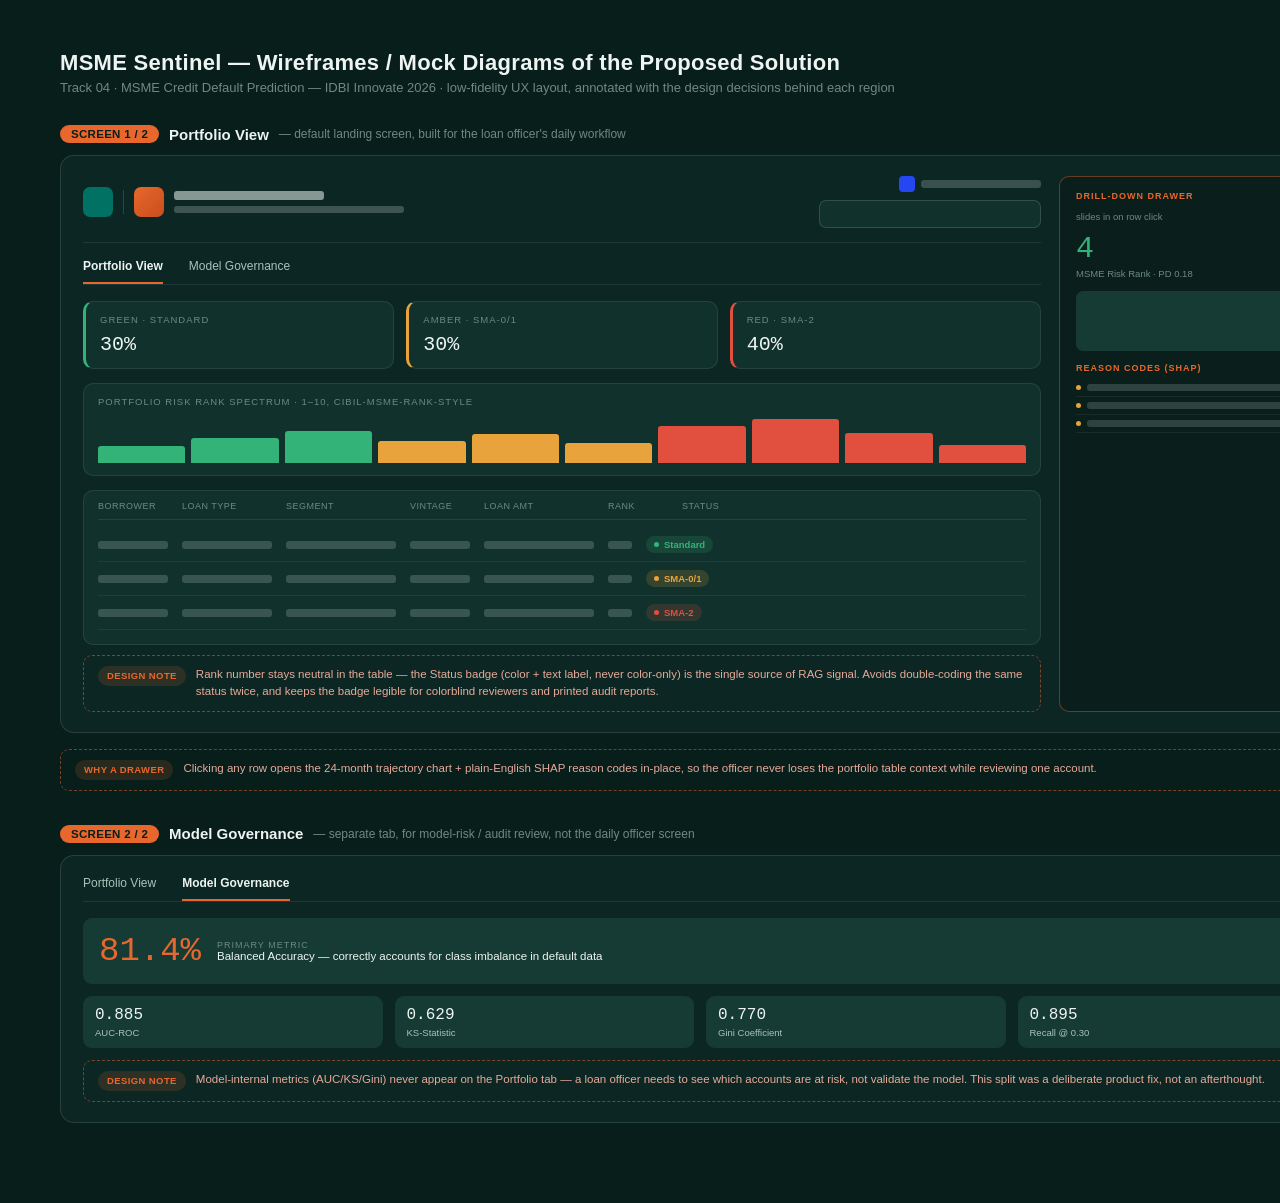
==== docs/diagrams/wireframes.html @ bc786a0a "Add IDBI Bank + Guardinger branding, team details, and wireframe diagram" ====
<!DOCTYPE html>
<html><head><meta charset="UTF-8">
<style>
  body { margin:0; background:#081E1B; font-family: 'IBM Plex Sans', Arial, sans-serif; }
  .canvas { width:1400px; padding:50px 60px 60px; box-sizing:border-box; }
  .title { color:#EDF4F1; font-size:22px; font-weight:600; margin-bottom:4px; letter-spacing:0.3px;}
  .subtitle { color:#6E8983; font-size:13px; margin-bottom:30px; }

  .screen-label {
    display:flex; align-items:center; gap:10px; margin:0 0 12px;
  }
  .screen-num {
    background:#E8672C; color:#081E1B; font-weight:700; font-size:11.5px;
    border-radius:20px; padding:3px 11px; letter-spacing:0.3px;
  }
  .screen-title { color:#EDF4F1; font-size:15px; font-weight:600; }
  .screen-sub { color:#6E8983; font-size:12px; }

  .frame {
    position:relative;
    background:#0C2723; border:1px solid rgba(237,244,241,0.12); border-radius:14px;
    padding:20px 22px; margin-bottom:16px;
    display:flex; gap:18px; align-items:stretch;
  }
  .m-main { flex:1; min-width:0; }

  /* mock topbar */
  .m-topbar { display:flex; justify-content:space-between; align-items:center; padding-bottom:14px; border-bottom:1px solid rgba(237,244,241,0.09); margin-bottom:16px; }
  .m-brand { display:flex; align-items:center; gap:10px; }
  .m-swatch { width:30px; height:30px; border-radius:7px; flex-shrink:0; }
  .m-swatch.idbi { background:#007162; }
  .m-swatch.ms { background:linear-gradient(135deg,#E8672C,#c94e1c); }
  .m-divider { width:1px; height:24px; background:rgba(237,244,241,0.15); }
  .m-text-lines .l1 { width:150px; height:9px; background:rgba(237,244,241,0.55); border-radius:3px; margin-bottom:6px; }
  .m-text-lines .l2 { width:230px; height:7px; background:rgba(237,244,241,0.22); border-radius:3px; }
  .m-topbar-right { display:flex; flex-direction:column; align-items:flex-end; gap:8px; }
  .m-devcredit { display:flex; align-items:center; gap:6px; }
  .m-devcredit .dot { width:16px; height:16px; border-radius:4px; background:#2547F2; }
  .m-devcredit .txt { width:120px; height:8px; background:rgba(237,244,241,0.2); border-radius:3px; }
  .m-search { width:220px; height:26px; border:1px solid rgba(237,244,241,0.15); border-radius:7px; background:#11322C; }

  /* mock tabs */
  .m-tabs { display:flex; gap:26px; margin-bottom:16px; border-bottom:1px solid rgba(237,244,241,0.09); }
  .m-tab { font-size:12px; padding-bottom:9px; color:#A9C2BB; }
  .m-tab.active { color:#EDF4F1; border-bottom:2px solid #E8672C; font-weight:600; }

  /* rag tiles */
  .m-tiles { display:flex; gap:12px; margin-bottom:14px; }
  .m-tile { flex:1; background:#11322C; border:1px solid rgba(237,244,241,0.09); border-radius:10px; padding:12px 14px; border-left:3px solid; }
  .m-tile.green { border-left-color:#34B378; }
  .m-tile.amber { border-left-color:#E8A33D; }
  .m-tile.red { border-left-color:#E1503F; }
  .m-tile .lbl { font-size:9.5px; letter-spacing:1px; color:#6E8983; text-transform:uppercase; margin-bottom:8px; }
  .m-tile .val { font-family:monospace; font-size:20px; color:#EDF4F1; }

  /* spectrum */
  .m-spectrum { background:#11322C; border:1px solid rgba(237,244,241,0.09); border-radius:10px; padding:12px 14px; margin-bottom:14px; }
  .m-spectrum .lbl { font-size:9.5px; letter-spacing:1px; color:#6E8983; text-transform:uppercase; margin-bottom:10px; }
  .m-bars { display:flex; align-items:flex-end; gap:6px; height:46px; }
  .m-bars div { flex:1; border-radius:3px 3px 0 0; }

  /* table */
  .m-table { background:#11322C; border:1px solid rgba(237,244,241,0.09); border-radius:10px; padding:10px 14px 14px; }
  .m-table-head { display:flex; gap:14px; padding-bottom:8px; border-bottom:1px solid rgba(237,244,241,0.09); margin-bottom:8px; }
  .m-table-head span { font-size:9px; letter-spacing:0.5px; color:#6E8983; text-transform:uppercase; }
  .m-row { display:flex; align-items:center; gap:14px; padding:8px 0; border-bottom:1px solid rgba(237,244,241,0.06); }
  .m-row .c { height:8px; background:rgba(237,244,241,0.18); border-radius:3px; }
  .m-badge { display:inline-flex; align-items:center; gap:5px; font-size:9.5px; font-weight:600; padding:3px 8px; border-radius:14px; }
  .m-badge .d { width:5px; height:5px; border-radius:50%; }
  .m-badge.green { background:rgba(52,179,120,0.16); color:#34B378; }
  .m-badge.amber { background:rgba(232,163,61,0.16); color:#E8A33D; }
  .m-badge.red { background:rgba(225,80,63,0.16); color:#E1503F; }
  .m-badge.green .d { background:#34B378; } .m-badge.amber .d { background:#E8A33D; } .m-badge.red .d { background:#E1503F; }

  /* drawer mock */
  .m-drawer {
    flex-shrink:0; width:224px;
    background:#0A1F1C; border:1px solid rgba(232,103,44,0.4); border-radius:10px;
    padding:14px 16px;
  }
  .m-drawer .cap { font-size:9px; letter-spacing:1px; color:#E8672C; text-transform:uppercase; margin-bottom:10px; font-weight:600; }
  .m-drawer .big { font-family:monospace; font-size:30px; color:#34B378; margin-bottom:2px; }
  .m-drawer .sub { font-size:9.5px; color:#6E8983; margin-bottom:12px; }
  .m-drawer .chart { height:60px; background:#163B34; border-radius:7px; margin-bottom:12px; }
  .m-drawer .rline { display:flex; align-items:center; gap:6px; padding:5px 0; border-bottom:1px solid rgba(237,244,241,0.06); }
  .m-drawer .rline .rd { width:5px; height:5px; border-radius:50%; background:#E8A33D; }
  .m-drawer .rline .rt { flex:1; height:7px; background:rgba(237,244,241,0.16); border-radius:3px; }

  .callout {
    display:flex; gap:10px; align-items:flex-start;
    margin-top:10px; padding:10px 14px; border:1px dashed rgba(232,103,44,0.5); border-radius:9px;
    color:#E8A99A; font-size:11.5px; line-height:1.5;
  }
  .callout .pill { flex-shrink:0; display:inline-block; background:rgba(232,103,44,0.15); color:#E8672C; padding:3px 9px; border-radius:20px; font-size:9.5px; font-weight:600; letter-spacing:0.4px; }

  /* governance */
  .gov-primary { background:#163B34; border-radius:9px; padding:14px 16px; margin-bottom:12px; display:flex; align-items:center; gap:16px; }
  .gov-primary .lbl2 { font-size:9px; letter-spacing:1px; color:#6E8983; text-transform:uppercase; }
  .gov-primary .num { font-family:monospace; font-size:34px; color:#E8672C; }
  .gov-primary .desc { font-size:11.5px; color:#EDF4F1; }
  .gov-grid { display:flex; gap:12px; margin-bottom:12px; }
  .gov-card { flex:1; background:#163B34; border-radius:9px; padding:10px 12px; }
  .gov-card .v { font-family:monospace; font-size:16px; color:#EDF4F1; }
  .gov-card .l { font-size:9.5px; color:#A9C2BB; margin-top:3px; }
</style></head>
<body>
<div class="canvas">
  <div class="title">MSME Sentinel — Wireframes / Mock Diagrams of the Proposed Solution</div>
  <div class="subtitle">Track 04 &middot; MSME Credit Default Prediction — IDBI Innovate 2026 &middot; low-fidelity UX layout, annotated with the design decisions behind each region</div>

  <div class="screen-label">
    <span class="screen-num">SCREEN 1 / 2</span>
    <span class="screen-title">Portfolio View</span>
    <span class="screen-sub">&mdash; default landing screen, built for the loan officer's daily workflow</span>
  </div>

  <div class="frame">
   <div class="m-main">
    <div class="m-topbar">
      <div class="m-brand">
        <div class="m-swatch idbi"></div>
        <div class="m-divider"></div>
        <div class="m-swatch ms"></div>
        <div class="m-text-lines"><div class="l1"></div><div class="l2"></div></div>
      </div>
      <div class="m-topbar-right">
        <div class="m-devcredit"><div class="dot"></div><div class="txt"></div></div>
        <div class="m-search"></div>
      </div>
    </div>
    <div class="m-tabs">
      <div class="m-tab active">Portfolio View</div>
      <div class="m-tab">Model Governance</div>
    </div>

    <div class="m-tiles">
      <div class="m-tile green"><div class="lbl">Green &middot; Standard</div><div class="val">30%</div></div>
      <div class="m-tile amber"><div class="lbl">Amber &middot; SMA-0/1</div><div class="val">30%</div></div>
      <div class="m-tile red"><div class="lbl">Red &middot; SMA-2</div><div class="val">40%</div></div>
    </div>

    <div class="m-spectrum">
      <div class="lbl">Portfolio Risk Rank Spectrum &middot; 1&ndash;10, CIBIL-MSME-Rank-style</div>
      <div class="m-bars">
        <div style="height:38%;background:#34B378"></div>
        <div style="height:55%;background:#34B378"></div>
        <div style="height:70%;background:#34B378"></div>
        <div style="height:48%;background:#E8A33D"></div>
        <div style="height:62%;background:#E8A33D"></div>
        <div style="height:44%;background:#E8A33D"></div>
        <div style="height:80%;background:#E1503F"></div>
        <div style="height:95%;background:#E1503F"></div>
        <div style="height:65%;background:#E1503F"></div>
        <div style="height:40%;background:#E1503F"></div>
      </div>
    </div>

    <div class="m-table">
      <div class="m-table-head">
        <span style="width:70px">Borrower</span><span style="width:90px">Loan Type</span>
        <span style="width:110px">Segment</span><span style="width:60px">Vintage</span>
        <span style="width:110px">Loan Amt</span><span style="width:60px">Rank</span><span style="width:100px">Status</span>
      </div>
      <div class="m-row">
        <div class="c" style="width:70px"></div><div class="c" style="width:90px"></div>
        <div class="c" style="width:110px"></div><div class="c" style="width:60px"></div>
        <div class="c" style="width:110px"></div><div class="c" style="width:24px"></div>
        <span class="m-badge green"><span class="d"></span>Standard</span>
      </div>
      <div class="m-row">
        <div class="c" style="width:70px"></div><div class="c" style="width:90px"></div>
        <div class="c" style="width:110px"></div><div class="c" style="width:60px"></div>
        <div class="c" style="width:110px"></div><div class="c" style="width:24px"></div>
        <span class="m-badge amber"><span class="d"></span>SMA-0/1</span>
      </div>
      <div class="m-row">
        <div class="c" style="width:70px"></div><div class="c" style="width:90px"></div>
        <div class="c" style="width:110px"></div><div class="c" style="width:60px"></div>
        <div class="c" style="width:110px"></div><div class="c" style="width:24px"></div>
        <span class="m-badge red"><span class="d"></span>SMA-2</span>
      </div>
    </div>

    <div class="callout">
      <span class="pill">DESIGN NOTE</span>
      Rank number stays neutral in the table — the Status badge (color + text label, never color-only) is the single
      source of RAG signal. Avoids double-coding the same status twice, and keeps the badge legible for colorblind
      reviewers and printed audit reports.
    </div>
   </div>

    <div class="m-drawer">
      <div class="cap">Drill-Down Drawer</div>
      <div class="sub" style="margin-bottom:10px;">slides in on row click</div>
      <div class="big">4</div>
      <div class="sub">MSME Risk Rank &middot; PD 0.18</div>
      <div class="chart"></div>
      <div class="cap" style="margin-bottom:6px;">Reason Codes (SHAP)</div>
      <div class="rline"><div class="rd"></div><div class="rt"></div></div>
      <div class="rline"><div class="rd"></div><div class="rt"></div></div>
      <div class="rline"><div class="rd"></div><div class="rt"></div></div>
    </div>
  </div>

  <div class="callout" style="margin-bottom:34px;">
    <span class="pill">WHY A DRAWER</span>
    Clicking any row opens the 24-month trajectory chart + plain-English SHAP reason codes in-place, so the officer
    never loses the portfolio table context while reviewing one account.
  </div>

  <div class="screen-label">
    <span class="screen-num">SCREEN 2 / 2</span>
    <span class="screen-title">Model Governance</span>
    <span class="screen-sub">&mdash; separate tab, for model-risk / audit review, not the daily officer screen</span>
  </div>

  <div class="frame">
   <div class="m-main">
    <div class="m-tabs">
      <div class="m-tab">Portfolio View</div>
      <div class="m-tab active">Model Governance</div>
    </div>

    <div class="gov-primary">
      <div class="num">81.4%</div>
      <div>
        <div class="lbl2">Primary Metric</div>
        <div class="desc">Balanced Accuracy &mdash; correctly accounts for class imbalance in default data</div>
      </div>
    </div>
    <div class="gov-grid">
      <div class="gov-card"><div class="v">0.885</div><div class="l">AUC-ROC</div></div>
      <div class="gov-card"><div class="v">0.629</div><div class="l">KS-Statistic</div></div>
      <div class="gov-card"><div class="v">0.770</div><div class="l">Gini Coefficient</div></div>
      <div class="gov-card"><div class="v">0.895</div><div class="l">Recall @ 0.30</div></div>
    </div>
    <div class="callout">
      <span class="pill">DESIGN NOTE</span>
      Model-internal metrics (AUC/KS/Gini) never appear on the Portfolio tab &mdash; a loan officer needs to see which
      accounts are at risk, not validate the model. This split was a deliberate product fix, not an afterthought.
    </div>
   </div>
  </div>

</div>
</body></html>
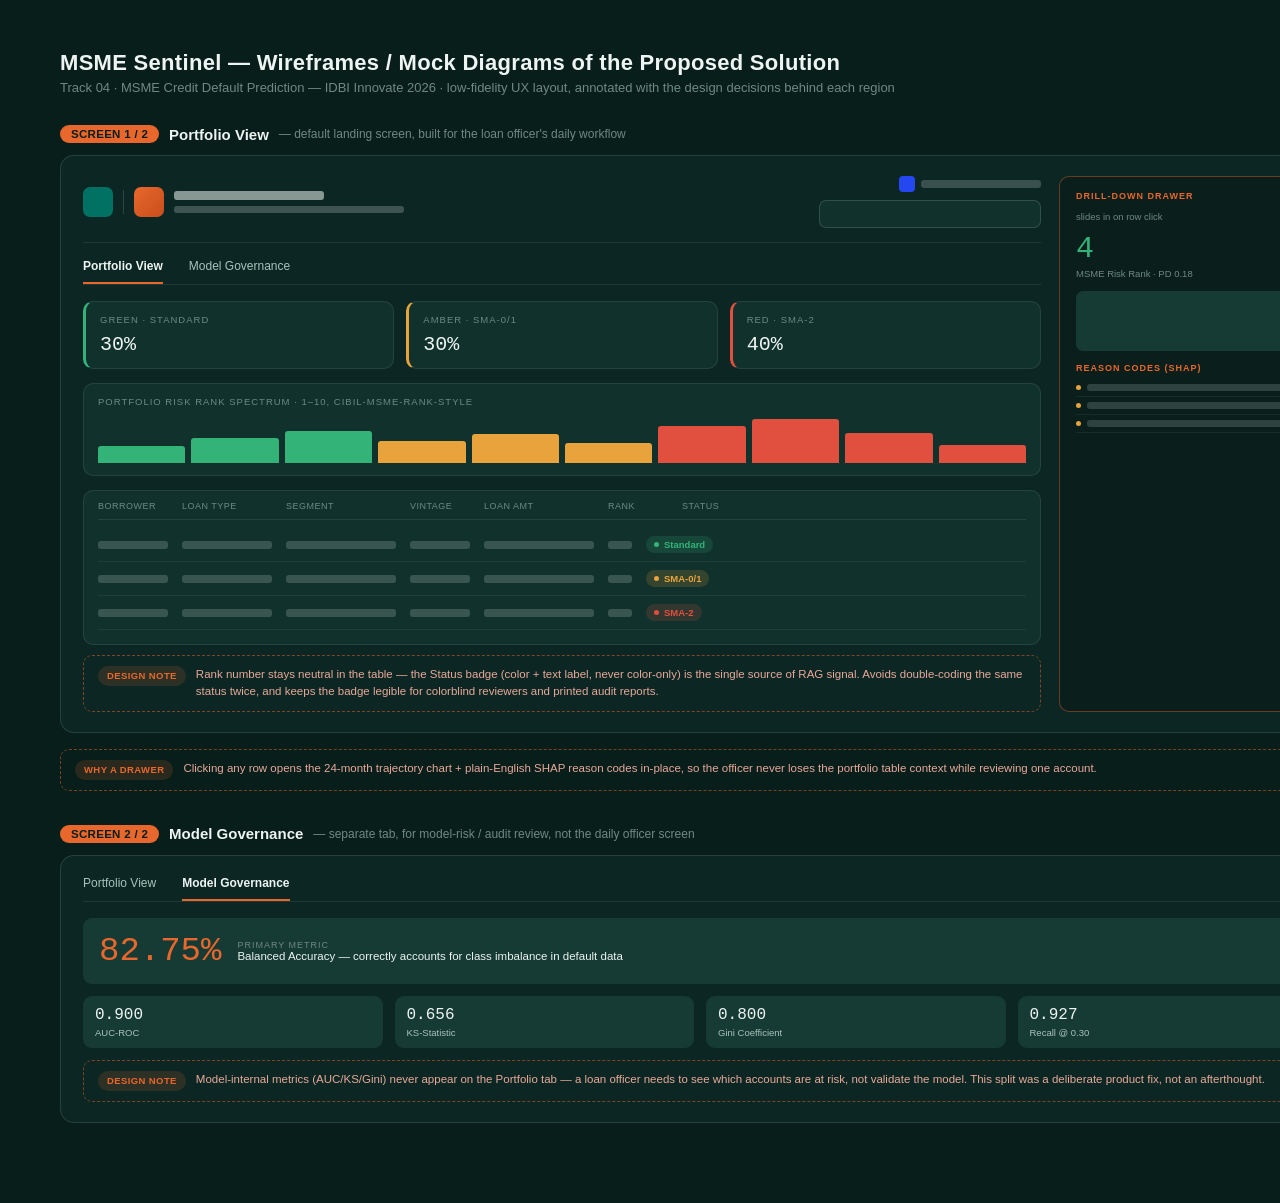
==== commit 1753548c: "Improve model methodology (hyperparameter tuning + richer features), fix hardcoded paths, refresh al" ====
--- a/docs/diagrams/wireframes.html
+++ b/docs/diagrams/wireframes.html
@@ -222,17 +222,17 @@
     </div>
 
     <div class="gov-primary">
-      <div class="num">81.4%</div>
+      <div class="num">82.75%</div>
       <div>
         <div class="lbl2">Primary Metric</div>
         <div class="desc">Balanced Accuracy &mdash; correctly accounts for class imbalance in default data</div>
       </div>
     </div>
     <div class="gov-grid">
-      <div class="gov-card"><div class="v">0.885</div><div class="l">AUC-ROC</div></div>
-      <div class="gov-card"><div class="v">0.629</div><div class="l">KS-Statistic</div></div>
-      <div class="gov-card"><div class="v">0.770</div><div class="l">Gini Coefficient</div></div>
-      <div class="gov-card"><div class="v">0.895</div><div class="l">Recall @ 0.30</div></div>
+      <div class="gov-card"><div class="v">0.900</div><div class="l">AUC-ROC</div></div>
+      <div class="gov-card"><div class="v">0.656</div><div class="l">KS-Statistic</div></div>
+      <div class="gov-card"><div class="v">0.800</div><div class="l">Gini Coefficient</div></div>
+      <div class="gov-card"><div class="v">0.927</div><div class="l">Recall @ 0.30</div></div>
     </div>
     <div class="callout">
       <span class="pill">DESIGN NOTE</span>
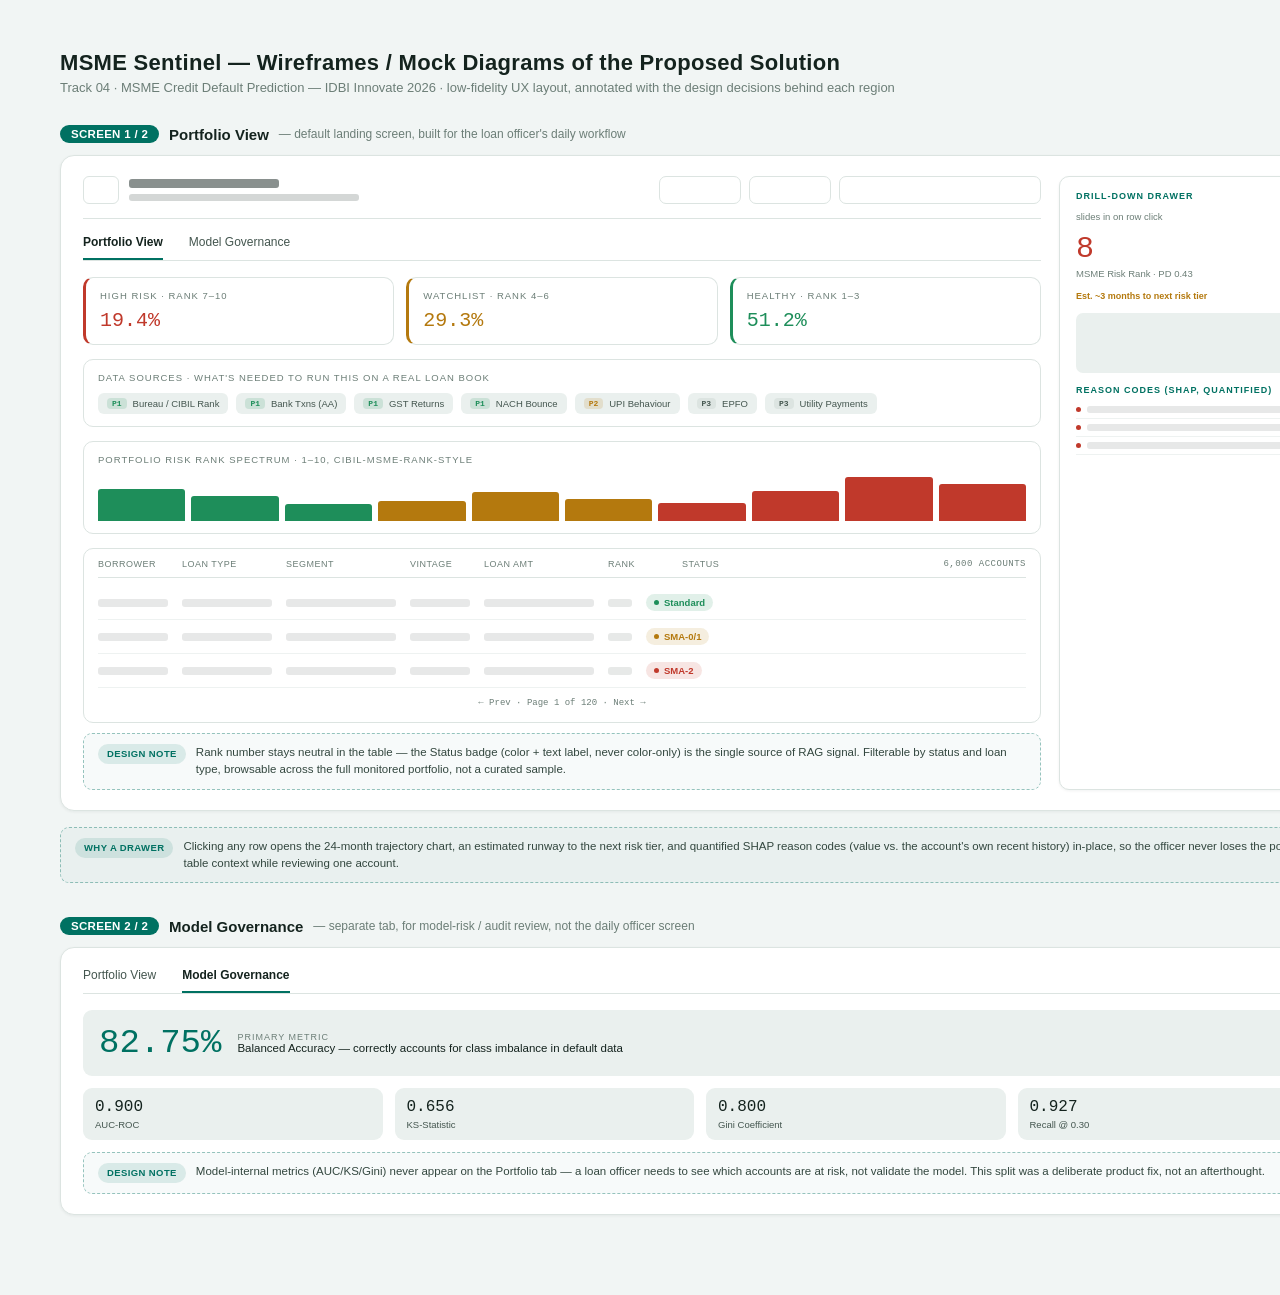
==== commit 90aeb558: "Add live monitoring features, fix RAG distribution bug, rebuild as light IDBI-branded theme, and imp" ====
--- a/docs/diagrams/wireframes.html
+++ b/docs/diagrams/wireframes.html
@@ -1,107 +1,121 @@
 <!DOCTYPE html>
 <html><head><meta charset="UTF-8">
 <style>
-  body { margin:0; background:#081E1B; font-family: 'IBM Plex Sans', Arial, sans-serif; }
+  body { margin:0; background:#F1F5F4; font-family: 'IBM Plex Sans', Arial, sans-serif; }
   .canvas { width:1400px; padding:50px 60px 60px; box-sizing:border-box; }
-  .title { color:#EDF4F1; font-size:22px; font-weight:600; margin-bottom:4px; letter-spacing:0.3px;}
-  .subtitle { color:#6E8983; font-size:13px; margin-bottom:30px; }
+  .title { color:#14231E; font-size:22px; font-weight:600; margin-bottom:4px; letter-spacing:0.3px;}
+  .subtitle { color:#6C7E77; font-size:13px; margin-bottom:30px; }
 
   .screen-label {
     display:flex; align-items:center; gap:10px; margin:0 0 12px;
   }
   .screen-num {
-    background:#E8672C; color:#081E1B; font-weight:700; font-size:11.5px;
+    background:#007162; color:#FFFFFF; font-weight:700; font-size:11.5px;
     border-radius:20px; padding:3px 11px; letter-spacing:0.3px;
   }
-  .screen-title { color:#EDF4F1; font-size:15px; font-weight:600; }
-  .screen-sub { color:#6E8983; font-size:12px; }
+  .screen-title { color:#14231E; font-size:15px; font-weight:600; }
+  .screen-sub { color:#6C7E77; font-size:12px; }
 
   .frame {
     position:relative;
-    background:#0C2723; border:1px solid rgba(237,244,241,0.12); border-radius:14px;
+    background:#FFFFFF; border:1px solid #DCE4E1; border-radius:14px;
+    box-shadow: 0 1px 3px rgba(20,35,30,0.06);
     padding:20px 22px; margin-bottom:16px;
     display:flex; gap:18px; align-items:stretch;
   }
   .m-main { flex:1; min-width:0; }
 
   /* mock topbar */
-  .m-topbar { display:flex; justify-content:space-between; align-items:center; padding-bottom:14px; border-bottom:1px solid rgba(237,244,241,0.09); margin-bottom:16px; }
+  .m-topbar { display:flex; justify-content:space-between; align-items:center; padding-bottom:14px; border-bottom:1px solid #DCE4E1; margin-bottom:16px; }
   .m-brand { display:flex; align-items:center; gap:10px; }
-  .m-swatch { width:30px; height:30px; border-radius:7px; flex-shrink:0; }
-  .m-swatch.idbi { background:#007162; }
-  .m-swatch.ms { background:linear-gradient(135deg,#E8672C,#c94e1c); }
-  .m-divider { width:1px; height:24px; background:rgba(237,244,241,0.15); }
-  .m-text-lines .l1 { width:150px; height:9px; background:rgba(237,244,241,0.55); border-radius:3px; margin-bottom:6px; }
-  .m-text-lines .l2 { width:230px; height:7px; background:rgba(237,244,241,0.22); border-radius:3px; }
-  .m-topbar-right { display:flex; flex-direction:column; align-items:flex-end; gap:8px; }
-  .m-devcredit { display:flex; align-items:center; gap:6px; }
-  .m-devcredit .dot { width:16px; height:16px; border-radius:4px; background:#2547F2; }
-  .m-devcredit .txt { width:120px; height:8px; background:rgba(237,244,241,0.2); border-radius:3px; }
-  .m-search { width:220px; height:26px; border:1px solid rgba(237,244,241,0.15); border-radius:7px; background:#11322C; }
+  .m-swatch { width:34px; height:26px; border-radius:6px; flex-shrink:0; background:#FFFFFF; border:1px solid #DCE4E1; }
+  .m-text-lines .l1 { width:150px; height:9px; background:rgba(20,35,30,0.5); border-radius:3px; margin-bottom:6px; }
+  .m-text-lines .l2 { width:230px; height:7px; background:rgba(20,35,30,0.18); border-radius:3px; }
+  .m-search { width:200px; height:26px; border:1px solid #DCE4E1; border-radius:7px; background:#FFFFFF; }
+  .m-filter { width:80px; height:26px; border:1px solid #DCE4E1; border-radius:7px; background:#FFFFFF; }
+  .m-topbar-right { display:flex; align-items:center; gap:8px; }
 
   /* mock tabs */
-  .m-tabs { display:flex; gap:26px; margin-bottom:16px; border-bottom:1px solid rgba(237,244,241,0.09); }
-  .m-tab { font-size:12px; padding-bottom:9px; color:#A9C2BB; }
-  .m-tab.active { color:#EDF4F1; border-bottom:2px solid #E8672C; font-weight:600; }
+  .m-tabs { display:flex; gap:26px; margin-bottom:16px; border-bottom:1px solid #DCE4E1; }
+  .m-tab { font-size:12px; padding-bottom:9px; color:#44564F; }
+  .m-tab.active { color:#14231E; border-bottom:2px solid #007162; font-weight:600; }
 
   /* rag tiles */
   .m-tiles { display:flex; gap:12px; margin-bottom:14px; }
-  .m-tile { flex:1; background:#11322C; border:1px solid rgba(237,244,241,0.09); border-radius:10px; padding:12px 14px; border-left:3px solid; }
-  .m-tile.green { border-left-color:#34B378; }
-  .m-tile.amber { border-left-color:#E8A33D; }
-  .m-tile.red { border-left-color:#E1503F; }
-  .m-tile .lbl { font-size:9.5px; letter-spacing:1px; color:#6E8983; text-transform:uppercase; margin-bottom:8px; }
-  .m-tile .val { font-family:monospace; font-size:20px; color:#EDF4F1; }
+  .m-tile { flex:1; background:#FFFFFF; border:1px solid #DCE4E1; border-radius:10px; padding:12px 14px; border-left:3px solid; }
+  .m-tile.green { border-left-color:#1E8E5A; }
+  .m-tile.amber { border-left-color:#B4790E; }
+  .m-tile.red { border-left-color:#C0392B; }
+  .m-tile .lbl { font-size:9.5px; letter-spacing:1px; color:#6C7E77; text-transform:uppercase; margin-bottom:8px; }
+  .m-tile .val { font-family:monospace; font-size:20px; }
+  .m-tile.green .val { color:#1E8E5A; }
+  .m-tile.amber .val { color:#B4790E; }
+  .m-tile.red .val { color:#C0392B; }
+
+  /* data sources */
+  .m-datasource { background:#FFFFFF; border:1px solid #DCE4E1; border-radius:10px; padding:12px 14px; margin-bottom:14px; }
+  .m-datasource .lbl { font-size:9.5px; letter-spacing:1px; color:#6C7E77; text-transform:uppercase; margin-bottom:10px; }
+  .m-ds-row { display:flex; gap:8px; flex-wrap:wrap; }
+  .m-ds-chip { display:flex; align-items:center; gap:6px; background:#EAF0EE; border-radius:6px; padding:5px 9px; font-size:9.5px; color:#44564F; }
+  .m-ds-tag { font-family:monospace; font-size:8px; font-weight:700; padding:1px 5px; border-radius:4px; }
+  .m-ds-tag.p1 { background:rgba(30,142,90,0.15); color:#1E8E5A; }
+  .m-ds-tag.p2 { background:rgba(180,121,14,0.15); color:#B4790E; }
+  .m-ds-tag.p3 { background:#DCE4E1; color:#44564F; }
 
   /* spectrum */
-  .m-spectrum { background:#11322C; border:1px solid rgba(237,244,241,0.09); border-radius:10px; padding:12px 14px; margin-bottom:14px; }
-  .m-spectrum .lbl { font-size:9.5px; letter-spacing:1px; color:#6E8983; text-transform:uppercase; margin-bottom:10px; }
+  .m-spectrum { background:#FFFFFF; border:1px solid #DCE4E1; border-radius:10px; padding:12px 14px; margin-bottom:14px; }
+  .m-spectrum .lbl { font-size:9.5px; letter-spacing:1px; color:#6C7E77; text-transform:uppercase; margin-bottom:10px; }
   .m-bars { display:flex; align-items:flex-end; gap:6px; height:46px; }
   .m-bars div { flex:1; border-radius:3px 3px 0 0; }
 
   /* table */
-  .m-table { background:#11322C; border:1px solid rgba(237,244,241,0.09); border-radius:10px; padding:10px 14px 14px; }
-  .m-table-head { display:flex; gap:14px; padding-bottom:8px; border-bottom:1px solid rgba(237,244,241,0.09); margin-bottom:8px; }
-  .m-table-head span { font-size:9px; letter-spacing:0.5px; color:#6E8983; text-transform:uppercase; }
-  .m-row { display:flex; align-items:center; gap:14px; padding:8px 0; border-bottom:1px solid rgba(237,244,241,0.06); }
-  .m-row .c { height:8px; background:rgba(237,244,241,0.18); border-radius:3px; }
+  .m-table { background:#FFFFFF; border:1px solid #DCE4E1; border-radius:10px; padding:10px 14px 14px; }
+  .m-table-head { display:flex; justify-content:space-between; align-items:center; gap:14px; padding-bottom:8px; border-bottom:1px solid #DCE4E1; margin-bottom:8px; }
+  .m-table-head-cols { display:flex; gap:14px; }
+  .m-table-head span { font-size:9px; letter-spacing:0.5px; color:#6C7E77; text-transform:uppercase; }
+  .m-table-count { font-size:9px; color:#007162; font-family:monospace; }
+  .m-row { display:flex; align-items:center; gap:14px; padding:8px 0; border-bottom:1px solid #EEF2F1; }
+  .m-row .c { height:8px; background:rgba(20,35,30,0.10); border-radius:3px; }
   .m-badge { display:inline-flex; align-items:center; gap:5px; font-size:9.5px; font-weight:600; padding:3px 8px; border-radius:14px; }
   .m-badge .d { width:5px; height:5px; border-radius:50%; }
-  .m-badge.green { background:rgba(52,179,120,0.16); color:#34B378; }
-  .m-badge.amber { background:rgba(232,163,61,0.16); color:#E8A33D; }
-  .m-badge.red { background:rgba(225,80,63,0.16); color:#E1503F; }
-  .m-badge.green .d { background:#34B378; } .m-badge.amber .d { background:#E8A33D; } .m-badge.red .d { background:#E1503F; }
+  .m-badge.green { background:rgba(30,142,90,0.13); color:#1E8E5A; }
+  .m-badge.amber { background:rgba(180,121,14,0.13); color:#B4790E; }
+  .m-badge.red { background:rgba(192,57,43,0.13); color:#C0392B; }
+  .m-badge.green .d { background:#1E8E5A; } .m-badge.amber .d { background:#B4790E; } .m-badge.red .d { background:#C0392B; }
+  .m-pagination { display:flex; justify-content:center; gap:14px; margin-top:10px; font-size:9px; color:#6C7E77; font-family:monospace; }
 
   /* drawer mock */
   .m-drawer {
     flex-shrink:0; width:224px;
-    background:#0A1F1C; border:1px solid rgba(232,103,44,0.4); border-radius:10px;
+    background:#FFFFFF; border:1px solid #DCE4E1; border-radius:10px;
+    box-shadow: 0 1px 3px rgba(20,35,30,0.06);
     padding:14px 16px;
   }
-  .m-drawer .cap { font-size:9px; letter-spacing:1px; color:#E8672C; text-transform:uppercase; margin-bottom:10px; font-weight:600; }
-  .m-drawer .big { font-family:monospace; font-size:30px; color:#34B378; margin-bottom:2px; }
-  .m-drawer .sub { font-size:9.5px; color:#6E8983; margin-bottom:12px; }
-  .m-drawer .chart { height:60px; background:#163B34; border-radius:7px; margin-bottom:12px; }
-  .m-drawer .rline { display:flex; align-items:center; gap:6px; padding:5px 0; border-bottom:1px solid rgba(237,244,241,0.06); }
-  .m-drawer .rline .rd { width:5px; height:5px; border-radius:50%; background:#E8A33D; }
-  .m-drawer .rline .rt { flex:1; height:7px; background:rgba(237,244,241,0.16); border-radius:3px; }
+  .m-drawer .cap { font-size:9px; letter-spacing:1px; color:#007162; text-transform:uppercase; margin-bottom:10px; font-weight:600; }
+  .m-drawer .big { font-family:monospace; font-size:30px; color:#C0392B; margin-bottom:2px; }
+  .m-drawer .sub { font-size:9.5px; color:#6C7E77; margin-bottom:12px; }
+  .m-drawer .runway { font-size:9px; color:#B4790E; margin-bottom:12px; font-weight:600; }
+  .m-drawer .chart { height:60px; background:#EAF0EE; border-radius:7px; margin-bottom:12px; }
+  .m-drawer .rline { display:flex; align-items:center; gap:6px; padding:5px 0; border-bottom:1px solid #EEF2F1; }
+  .m-drawer .rline .rd { width:5px; height:5px; border-radius:50%; background:#C0392B; flex-shrink:0; }
+  .m-drawer .rline .rt { flex:1; height:7px; background:rgba(20,35,30,0.10); border-radius:3px; }
 
   .callout {
     display:flex; gap:10px; align-items:flex-start;
-    margin-top:10px; padding:10px 14px; border:1px dashed rgba(232,103,44,0.5); border-radius:9px;
-    color:#E8A99A; font-size:11.5px; line-height:1.5;
-  }
-  .callout .pill { flex-shrink:0; display:inline-block; background:rgba(232,103,44,0.15); color:#E8672C; padding:3px 9px; border-radius:20px; font-size:9.5px; font-weight:600; letter-spacing:0.4px; }
+    margin-top:10px; padding:10px 14px; border:1px dashed rgba(0,113,98,0.4); border-radius:9px;
+    color:#33473F; font-size:11.5px; line-height:1.5; background:rgba(0,113,98,0.03);
+  }
+  .callout .pill { flex-shrink:0; display:inline-block; background:rgba(0,113,98,0.12); color:#007162; padding:3px 9px; border-radius:20px; font-size:9.5px; font-weight:600; letter-spacing:0.4px; }
 
   /* governance */
-  .gov-primary { background:#163B34; border-radius:9px; padding:14px 16px; margin-bottom:12px; display:flex; align-items:center; gap:16px; }
-  .gov-primary .lbl2 { font-size:9px; letter-spacing:1px; color:#6E8983; text-transform:uppercase; }
-  .gov-primary .num { font-family:monospace; font-size:34px; color:#E8672C; }
-  .gov-primary .desc { font-size:11.5px; color:#EDF4F1; }
+  .gov-primary { background:#EAF0EE; border-radius:9px; padding:14px 16px; margin-bottom:12px; display:flex; align-items:center; gap:16px; }
+  .gov-primary .lbl2 { font-size:9px; letter-spacing:1px; color:#6C7E77; text-transform:uppercase; }
+  .gov-primary .num { font-family:monospace; font-size:34px; color:#007162; }
+  .gov-primary .desc { font-size:11.5px; color:#14231E; }
   .gov-grid { display:flex; gap:12px; margin-bottom:12px; }
-  .gov-card { flex:1; background:#163B34; border-radius:9px; padding:10px 12px; }
-  .gov-card .v { font-family:monospace; font-size:16px; color:#EDF4F1; }
-  .gov-card .l { font-size:9.5px; color:#A9C2BB; margin-top:3px; }
+  .gov-card { flex:1; background:#EAF0EE; border-radius:9px; padding:10px 12px; }
+  .gov-card .v { font-family:monospace; font-size:16px; color:#14231E; }
+  .gov-card .l { font-size:9.5px; color:#44564F; margin-top:3px; }
 </style></head>
 <body>
 <div class="canvas">
@@ -118,13 +132,12 @@
    <div class="m-main">
     <div class="m-topbar">
       <div class="m-brand">
-        <div class="m-swatch idbi"></div>
-        <div class="m-divider"></div>
-        <div class="m-swatch ms"></div>
+        <div class="m-swatch"></div>
         <div class="m-text-lines"><div class="l1"></div><div class="l2"></div></div>
       </div>
       <div class="m-topbar-right">
-        <div class="m-devcredit"><div class="dot"></div><div class="txt"></div></div>
+        <div class="m-filter"></div>
+        <div class="m-filter"></div>
         <div class="m-search"></div>
       </div>
     </div>
@@ -134,32 +147,48 @@
     </div>
 
     <div class="m-tiles">
-      <div class="m-tile green"><div class="lbl">Green &middot; Standard</div><div class="val">30%</div></div>
-      <div class="m-tile amber"><div class="lbl">Amber &middot; SMA-0/1</div><div class="val">30%</div></div>
-      <div class="m-tile red"><div class="lbl">Red &middot; SMA-2</div><div class="val">40%</div></div>
+      <div class="m-tile red"><div class="lbl">High Risk &middot; Rank 7&ndash;10</div><div class="val">19.4%</div></div>
+      <div class="m-tile amber"><div class="lbl">Watchlist &middot; Rank 4&ndash;6</div><div class="val">29.3%</div></div>
+      <div class="m-tile green"><div class="lbl">Healthy &middot; Rank 1&ndash;3</div><div class="val">51.2%</div></div>
+    </div>
+
+    <div class="m-datasource">
+      <div class="lbl">Data Sources &middot; what's needed to run this on a real loan book</div>
+      <div class="m-ds-row">
+        <div class="m-ds-chip"><span class="m-ds-tag p1">P1</span>Bureau / CIBIL Rank</div>
+        <div class="m-ds-chip"><span class="m-ds-tag p1">P1</span>Bank Txns (AA)</div>
+        <div class="m-ds-chip"><span class="m-ds-tag p1">P1</span>GST Returns</div>
+        <div class="m-ds-chip"><span class="m-ds-tag p1">P1</span>NACH Bounce</div>
+        <div class="m-ds-chip"><span class="m-ds-tag p2">P2</span>UPI Behaviour</div>
+        <div class="m-ds-chip"><span class="m-ds-tag p3">P3</span>EPFO</div>
+        <div class="m-ds-chip"><span class="m-ds-tag p3">P3</span>Utility Payments</div>
+      </div>
     </div>
 
     <div class="m-spectrum">
       <div class="lbl">Portfolio Risk Rank Spectrum &middot; 1&ndash;10, CIBIL-MSME-Rank-style</div>
       <div class="m-bars">
-        <div style="height:38%;background:#34B378"></div>
-        <div style="height:55%;background:#34B378"></div>
-        <div style="height:70%;background:#34B378"></div>
-        <div style="height:48%;background:#E8A33D"></div>
-        <div style="height:62%;background:#E8A33D"></div>
-        <div style="height:44%;background:#E8A33D"></div>
-        <div style="height:80%;background:#E1503F"></div>
-        <div style="height:95%;background:#E1503F"></div>
-        <div style="height:65%;background:#E1503F"></div>
-        <div style="height:40%;background:#E1503F"></div>
+        <div style="height:70%;background:#1E8E5A"></div>
+        <div style="height:55%;background:#1E8E5A"></div>
+        <div style="height:38%;background:#1E8E5A"></div>
+        <div style="height:44%;background:#B4790E"></div>
+        <div style="height:62%;background:#B4790E"></div>
+        <div style="height:48%;background:#B4790E"></div>
+        <div style="height:40%;background:#C0392B"></div>
+        <div style="height:65%;background:#C0392B"></div>
+        <div style="height:95%;background:#C0392B"></div>
+        <div style="height:80%;background:#C0392B"></div>
       </div>
     </div>
 
     <div class="m-table">
       <div class="m-table-head">
+        <div class="m-table-head-cols">
         <span style="width:70px">Borrower</span><span style="width:90px">Loan Type</span>
         <span style="width:110px">Segment</span><span style="width:60px">Vintage</span>
         <span style="width:110px">Loan Amt</span><span style="width:60px">Rank</span><span style="width:100px">Status</span>
+        </div>
+        <span class="m-table-count">6,000 accounts</span>
       </div>
       <div class="m-row">
         <div class="c" style="width:70px"></div><div class="c" style="width:90px"></div>
@@ -179,23 +208,25 @@
         <div class="c" style="width:110px"></div><div class="c" style="width:24px"></div>
         <span class="m-badge red"><span class="d"></span>SMA-2</span>
       </div>
+      <div class="m-pagination">&larr; Prev &middot; Page 1 of 120 &middot; Next &rarr;</div>
     </div>
 
     <div class="callout">
       <span class="pill">DESIGN NOTE</span>
       Rank number stays neutral in the table — the Status badge (color + text label, never color-only) is the single
-      source of RAG signal. Avoids double-coding the same status twice, and keeps the badge legible for colorblind
-      reviewers and printed audit reports.
+      source of RAG signal. Filterable by status and loan type, browsable across the full monitored portfolio, not a
+      curated sample.
     </div>
    </div>
 
     <div class="m-drawer">
       <div class="cap">Drill-Down Drawer</div>
       <div class="sub" style="margin-bottom:10px;">slides in on row click</div>
-      <div class="big">4</div>
-      <div class="sub">MSME Risk Rank &middot; PD 0.18</div>
+      <div class="big">8</div>
+      <div class="sub">MSME Risk Rank &middot; PD 0.43</div>
+      <div class="runway">Est. ~3 months to next risk tier</div>
       <div class="chart"></div>
-      <div class="cap" style="margin-bottom:6px;">Reason Codes (SHAP)</div>
+      <div class="cap" style="margin-bottom:6px;">Reason Codes (SHAP, quantified)</div>
       <div class="rline"><div class="rd"></div><div class="rt"></div></div>
       <div class="rline"><div class="rd"></div><div class="rt"></div></div>
       <div class="rline"><div class="rd"></div><div class="rt"></div></div>
@@ -204,8 +235,9 @@
 
   <div class="callout" style="margin-bottom:34px;">
     <span class="pill">WHY A DRAWER</span>
-    Clicking any row opens the 24-month trajectory chart + plain-English SHAP reason codes in-place, so the officer
-    never loses the portfolio table context while reviewing one account.
+    Clicking any row opens the 24-month trajectory chart, an estimated runway to the next risk tier, and quantified
+    SHAP reason codes (value vs. the account's own recent history) in-place, so the officer never loses the
+    portfolio table context while reviewing one account.
   </div>
 
   <div class="screen-label">
